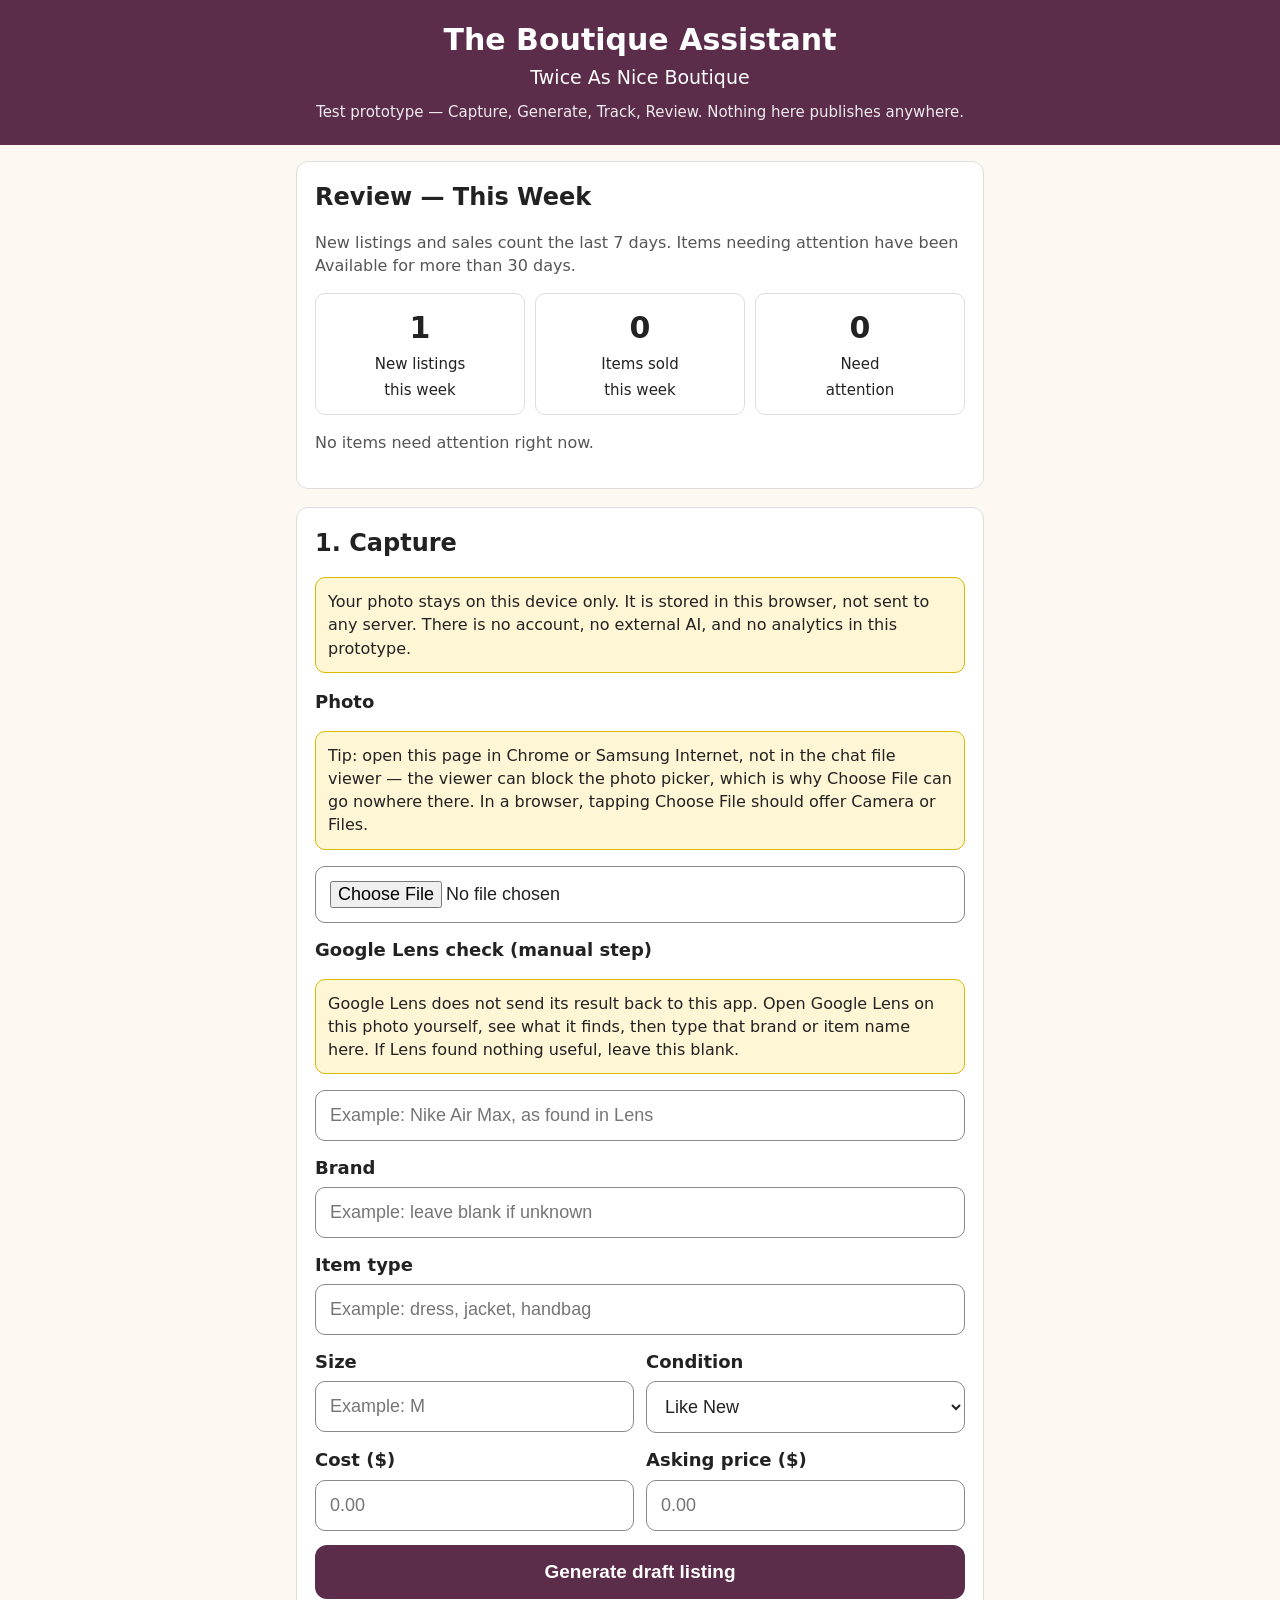
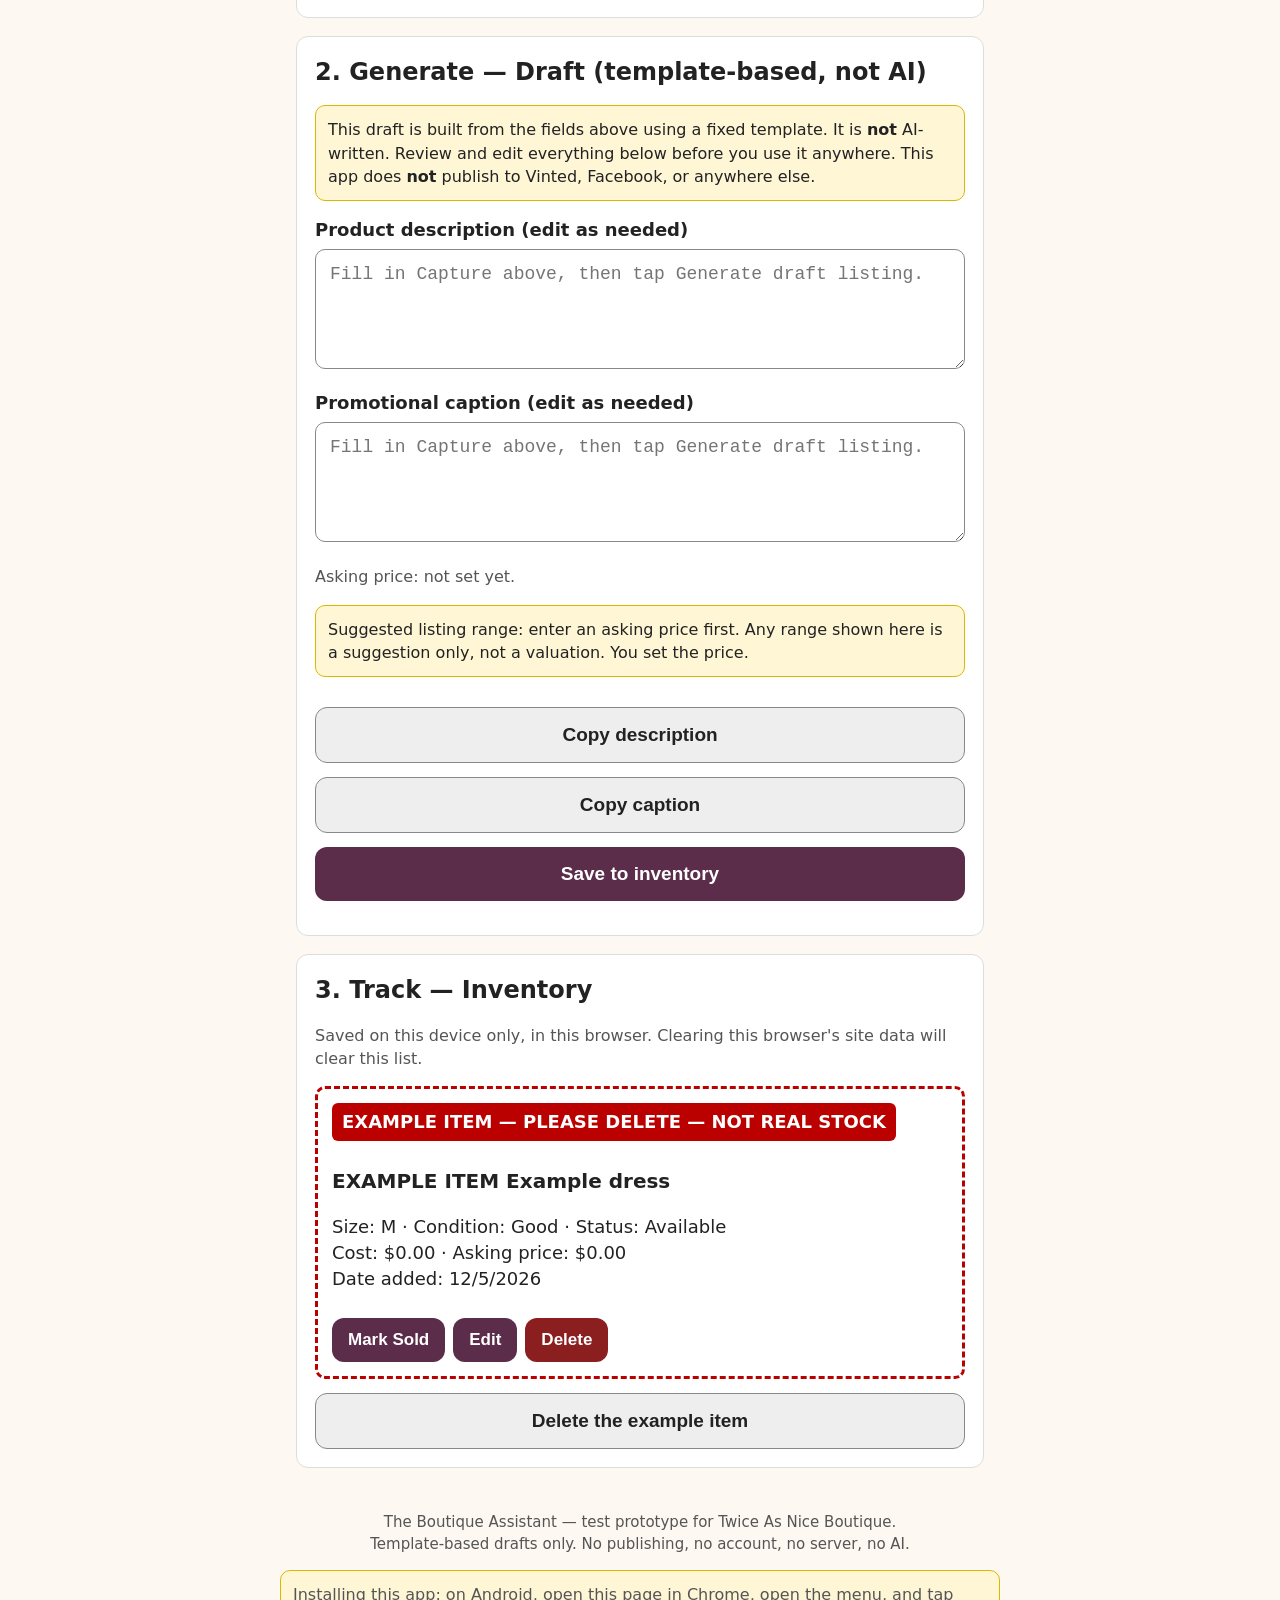
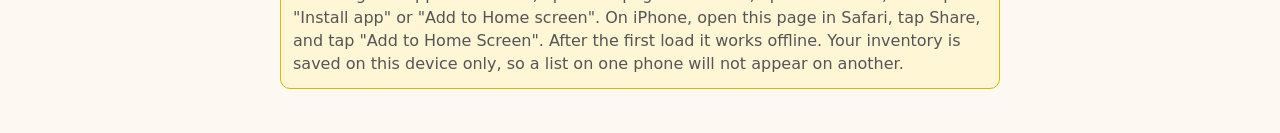
==== boutique-assistant/index.html @ 74137b4c "Add The Boutique Assistant (installable web app for Twice As Nice Boutique)" ====
<!DOCTYPE html>
<html lang="en-US">
<head>
<meta charset="utf-8">
<meta name="viewport" content="width=device-width, initial-scale=1">
<title>The Boutique Assistant - Twice As Nice Boutique</title>
<style>
  :root { color-scheme: light; font-family: system-ui, -apple-system, "Segoe UI", Arial, sans-serif; }
  * { box-sizing: border-box; }
  body { margin: 0; background: #fdf8f1; color: #222; font-size: 18px; line-height: 1.45; }
  header { background: #5b2d4a; color: #fff; padding: 22px 18px; text-align: center; }
  header h1 { margin: 0; font-size: 30px; line-height: 1.2; }
  header p { margin: 6px 0 0; font-size: 19px; }
  header .tag { margin-top: 10px; font-size: 15px; opacity: .9; }
  main { max-width: 720px; margin: 0 auto; padding: 16px; }
  section { background: #fff; border: 1px solid #ddd; border-radius: 12px; padding: 18px; margin-bottom: 18px; }
  h2 { margin: 0 0 12px; font-size: 24px; }
  h3 { margin: 16px 0 6px; font-size: 20px; }
  label { display: block; font-weight: 700; margin: 14px 0 6px; }
  input, select, textarea { width: 100%; font-size: 18px; padding: 14px; border: 1px solid #888; border-radius: 10px; background: #fff; color: #222; }
  textarea { min-height: 120px; }
  button { width: 100%; font-size: 19px; font-weight: 700; padding: 16px; border: 0; border-radius: 12px; background: #5b2d4a; color: #fff; margin-top: 14px; cursor: pointer; }
  button.secondary { background: #eee; color: #222; border: 1px solid #888; }
  button.small { width: auto; padding: 12px 16px; font-size: 17px; margin: 8px 8px 0 0; }
  button.danger { background: #8b1e1e; }
  .note { background: #fff6d6; border: 1px solid #d9b800; border-radius: 10px; padding: 12px; font-size: 16px; }
  .summary { display: grid; grid-template-columns: 1fr 1fr 1fr; gap: 10px; text-align: center; }
  .stat { border: 1px solid #ddd; border-radius: 10px; padding: 12px 6px; }
  .stat strong { display: block; font-size: 30px; }
  .stat span { font-size: 15px; }
  .item { border: 1px solid #ddd; border-radius: 10px; padding: 14px; margin-top: 14px; }
  .item img { width: 100%; max-height: 320px; object-fit: cover; border-radius: 8px; }
  .example { border: 3px dashed #b00; }
  .example-badge { background: #b00; color: #fff; font-weight: 700; padding: 6px 10px; border-radius: 6px; display: inline-block; margin-bottom: 10px; }
  #photoPreview { width: 100%; max-height: 320px; object-fit: cover; border-radius: 8px; display: none; margin-top: 10px; }
  .row { display: grid; grid-template-columns: 1fr 1fr; gap: 12px; }
  .muted { color: #555; font-size: 16px; }
  footer { text-align: center; padding: 10px 16px 30px; color: #555; font-size: 15px; }
  @media (max-width: 520px) { .summary { grid-template-columns: 1fr; } .row { grid-template-columns: 1fr; } }
</style>
<link rel="manifest" href="manifest.webmanifest">
<meta name="theme-color" content="#5b2d4a">
<meta name="mobile-web-app-capable" content="yes">
<meta name="apple-mobile-web-app-capable" content="yes">
<meta name="apple-mobile-web-app-status-bar-style" content="default">
<meta name="apple-mobile-web-app-title" content="Boutique Asst">
<link rel="apple-touch-icon" href="icons/icon.svg">
<link rel="icon" type="image/svg+xml" href="icons/icon.svg">
</head>
<body>
<header>
  <h1>The Boutique Assistant</h1>
  <p>Twice As Nice Boutique</p>
  <p class="tag">Test prototype &mdash; Capture, Generate, Track, Review. Nothing here publishes anywhere.</p>
</header>

<main>
  <section aria-labelledby="review-heading">
    <h2 id="review-heading">Review &mdash; This Week</h2>
    <p class="muted">New listings and sales count the last 7 days. Items needing attention have been Available for more than 30 days.</p>
    <div class="summary">
      <div class="stat"><strong id="statNew">0</strong><span>New listings<br>this week</span></div>
      <div class="stat"><strong id="statSold">0</strong><span>Items sold<br>this week</span></div>
      <div class="stat"><strong id="statAttention">0</strong><span>Need<br>attention</span></div>
    </div>
    <p id="attentionList" class="muted"></p>
  </section>

  <section aria-labelledby="capture-heading">
    <h2 id="capture-heading">1. Capture</h2>
    <p class="note">Your photo stays on this device only. It is stored in this browser, not sent to any server. There is no account, no external AI, and no analytics in this prototype.</p>
    <label for="photo">Photo</label>
    <p class="note">Tip: open this page in Chrome or Samsung Internet, not in the chat file viewer — the viewer can block the photo picker, which is why Choose File can go nowhere there. In a browser, tapping Choose File should offer Camera or Files.</p>
    <input type="file" id="photo" accept="image/*">
    <img id="photoPreview" alt="Photo preview">
    <label for="lensFound">Google Lens check (manual step)</label>
    <p class="note">Google Lens does not send its result back to this app. Open Google Lens on this photo yourself, see what it finds, then type that brand or item name here. If Lens found nothing useful, leave this blank.</p>
    <input type="text" id="lensFound" autocomplete="off" placeholder="Example: Nike Air Max, as found in Lens">
    <label for="brand">Brand</label>
    <input type="text" id="brand" autocomplete="off" placeholder="Example: leave blank if unknown">
    <label for="itemType">Item type</label>
    <input type="text" id="itemType" autocomplete="off" placeholder="Example: dress, jacket, handbag">
    <div class="row">
      <div>
        <label for="size">Size</label>
        <input type="text" id="size" autocomplete="off" placeholder="Example: M">
      </div>
      <div>
        <label for="condition">Condition</label>
        <select id="condition">
          <option>New</option>
          <option>New, without store tags</option>
          <option selected>Like New</option>
          <option>Good</option>
          <option>Fair</option>
        </select>
      </div>
    </div>
    <div class="row">
      <div>
        <label for="cost">Cost ($)</label>
        <input type="number" id="cost" min="0" step="0.01" inputmode="decimal" placeholder="0.00">
      </div>
      <div>
        <label for="askingPrice">Asking price ($)</label>
        <input type="number" id="askingPrice" min="0" step="0.01" inputmode="decimal" placeholder="0.00">
      </div>
    </div>
    <button type="button" id="generateBtn">Generate draft listing</button>
  </section>

  <section aria-labelledby="generate-heading">
    <h2 id="generate-heading">2. Generate &mdash; Draft (template-based, not AI)</h2>
    <p class="note">This draft is built from the fields above using a fixed template. It is <strong>not</strong> AI-written. Review and edit everything below before you use it anywhere. This app does <strong>not</strong> publish to Vinted, Facebook, or anywhere else.</p>
    <label for="description">Product description (edit as needed)</label>
    <textarea id="description" placeholder="Fill in Capture above, then tap Generate draft listing."></textarea>
    <label for="caption">Promotional caption (edit as needed)</label>
    <textarea id="caption" placeholder="Fill in Capture above, then tap Generate draft listing."></textarea>
    <p id="priceNote" class="muted">Asking price: not set yet.</p>
    <p class="note" id="rangeNote">Suggested listing range: enter an asking price first. Any range shown here is a suggestion only, not a valuation. You set the price.</p>
    <button type="button" id="copyDescBtn" class="secondary">Copy description</button>
    <button type="button" id="copyCaptionBtn" class="secondary">Copy caption</button>
    <button type="button" id="saveBtn">Save to inventory</button>
    <button type="button" id="cancelEditBtn" class="secondary" style="display:none">Cancel edit</button>
    <p id="saveMsg" class="muted" role="status"></p>
  </section>

  <section aria-labelledby="track-heading">
    <h2 id="track-heading">3. Track &mdash; Inventory</h2>
    <p class="muted">Saved on this device only, in this browser. Clearing this browser's site data will clear this list.</p>
    <div id="inventory"></div>
    <button type="button" id="clearExampleBtn" class="secondary">Delete the example item</button>
  </section>
</main>

<footer>
  The Boutique Assistant &mdash; test prototype for Twice As Nice Boutique.<br>
  Template-based drafts only. No publishing, no account, no server, no AI.
<p class="note" style="max-width:720px;margin:14px auto;text-align:left;">Installing this app: on Android, open this page in Chrome, open the menu, and tap "Install app" or "Add to Home screen". On iPhone, open this page in Safari, tap Share, and tap "Add to Home Screen". After the first load it works offline. Your inventory is saved on this device only, so a list on one phone will not appear on another.</p>
</footer>

<script>
"use strict";
var KEY = "boutiqueAssistantInventoryV1";
var photoData = "";
var editingId = null;
var exampleId = "example-item-please-delete";

function money(n) {
  return "$" + Number(n).toFixed(2);
}
function fmtDate(iso) {
  try { return new Date(iso).toLocaleDateString("en-US"); } catch (e) { return iso; }
}
function load() {
  try {
    var raw = localStorage.getItem(KEY);
    if (!raw) return null;
    var items = JSON.parse(raw);
    return Array.isArray(items) ? items : null;
  } catch (e) { return null; }
}
function save(items) {
  localStorage.setItem(KEY, JSON.stringify(items));
}
function seedIfEmpty() {
  var items = load();
  if (items !== null) return items;
  items = [{
    id: exampleId,
    brand: "EXAMPLE ITEM",
    type: "Example dress",
    size: "M",
    condition: "Good",
    cost: 0,
    price: 0,
    status: "Available",
    dateAdded: new Date().toISOString(),
    soldDate: null,
    photo: "",
    isExample: true
  }];
  save(items);
  return items;
}
function descriptionFor(d) {
  var brand = d.brand ? d.brand + " " : "";
  var type = d.type || "item";
  var size = d.size ? " Size " + d.size + "." : "";
  var out = brand + type + " from Twice As Nice Boutique." + size;
  out += " Condition: " + d.condition + ".";
  if (d.lens) out += " Google Lens check noted: " + d.lens + ".";
  if (d.price) out += " Asking price: " + money(d.price) + ".";
  out += " Please check the photos and ask us if you have any questions before buying.";
  return out;
}
function captionFor(d) {
  var brand = d.brand ? d.brand + " " : "";
  var type = d.type || "item";
  var text = "New at Twice As Nice Boutique! " + brand + type;
  if (d.size) text += " (Size " + d.size + ")";
  text += " in " + d.condition + " condition.";
  if (d.price) text += " Asking " + money(d.price) + ".";
  text += " Come see it in the shop, or message us to claim it!";
  return text;
}
function rangeText(price) {
  if (!price) return "Suggested listing range: enter an asking price first. Any range shown here is a suggestion only, not a valuation. You set the price.";
  var low = Math.round(price * 0.9 * 100) / 100;
  var high = Math.round(price * 1.1 * 100) / 100;
  return "Suggested listing range (suggestion only, not a valuation): " + money(low) + " to " + money(high) + ". This range is simply 10% below and 10% above the asking price you entered. You set the price, and you can change it.";
}
function render() {
  var items = seedIfEmpty();
  var now = Date.now();
  var sevenDays = 7 * 24 * 60 * 60 * 1000;
  var thirtyDays = 30 * 24 * 60 * 60 * 1000;
  var newCount = 0, soldCount = 0, attention = [];
  items.forEach(function (it) {
    if (now - new Date(it.dateAdded).getTime() <= sevenDays) newCount++;
    if (it.status === "Sold" && it.soldDate && now - new Date(it.soldDate).getTime() <= sevenDays) soldCount++;
    if (it.status === "Available" && now - new Date(it.dateAdded).getTime() > thirtyDays) attention.push(it);
  });
  document.getElementById("statNew").textContent = newCount;
  document.getElementById("statSold").textContent = soldCount;
  document.getElementById("statAttention").textContent = attention.length;
  document.getElementById("attentionList").textContent = attention.length
    ? "Needing attention: " + attention.map(function (it) { return (it.brand || "Unbranded") + " " + (it.type || "item"); }).join("; ") + "."
    : "No items need attention right now.";
  var wrap = document.getElementById("inventory");
  wrap.innerHTML = "";
  if (!items.length) {
    wrap.innerHTML = "<p>Your inventory is empty. Add an item above to start.</p>";
    return;
  }
  items.slice().reverse().forEach(function (it) {
    var div = document.createElement("div");
    div.className = "item" + (it.isExample ? " example" : "");
    var html = "";
    if (it.isExample) html += '<span class="example-badge">EXAMPLE ITEM &mdash; PLEASE DELETE &mdash; NOT REAL STOCK</span>';
    if (it.photo) html += '<img src="' + it.photo.replace(/"/g, "") + '" alt="Item photo">';
    html += "<h3>" + escapeHtml((it.brand || "Unbranded") + " " + (it.type || "item")) + "</h3>";
    if (it.lens) html += "<p>Lens check: " + escapeHtml(it.lens) + "</p>";
    html += "<p>Size: " + escapeHtml(it.size || "Not listed") + " &middot; Condition: " + escapeHtml(it.condition) +
      " &middot; Status: " + escapeHtml(it.status) + "<br>Cost: " + money(it.cost || 0) +
      " &middot; Asking price: " + money(it.price || 0) + "<br>Date added: " + fmtDate(it.dateAdded) + "</p>";
    div.innerHTML = html;
    var soldBtn = document.createElement("button");
    soldBtn.type = "button"; soldBtn.className = "small";
    soldBtn.textContent = it.status === "Sold" ? "Mark Available" : "Mark Sold";
    soldBtn.onclick = function () {
      var all = load() || [];
      all.forEach(function (x) {
        if (x.id === it.id) {
          x.status = x.status === "Sold" ? "Available" : "Sold";
          x.soldDate = x.status === "Sold" ? new Date().toISOString() : null;
        }
      });
      save(all); render();
    };
    var delBtn = document.createElement("button");
    delBtn.type = "button"; delBtn.className = "small danger"; delBtn.textContent = "Delete";
    delBtn.onclick = function () {
      save((load() || []).filter(function (x) { return x.id !== it.id; }));
      render();
    };
    var editBtn = document.createElement("button");
    editBtn.type = "button"; editBtn.className = "small"; editBtn.textContent = "Edit";
    editBtn.onclick = function () {
      document.getElementById("brand").value = it.brand || "";
      document.getElementById("lensFound").value = it.lens || "";
      document.getElementById("itemType").value = it.type || "";
      document.getElementById("size").value = it.size || "";
      document.getElementById("condition").value = it.condition || "Like New";
      document.getElementById("cost").value = it.cost || 0;
      document.getElementById("askingPrice").value = it.price || 0;
      photoData = it.photo || "";
      var prev = document.getElementById("photoPreview");
      if (photoData) { prev.src = photoData; prev.style.display = "block"; } else { prev.style.display = "none"; }
      editingId = it.id;
      document.getElementById("saveBtn").textContent = "Update item";
      document.getElementById("cancelEditBtn").style.display = "block";
      document.getElementById("saveMsg").textContent = "Editing this item. Change any field above, then tap Update item.";
      window.scrollTo(0, 0);
    };
    div.appendChild(soldBtn); div.appendChild(editBtn); div.appendChild(delBtn);
    wrap.appendChild(div);
  });
}
function escapeHtml(s) {
  return String(s).replace(/&/g, "&amp;").replace(/</g, "&lt;").replace(/>/g, "&gt;").replace(/"/g, "&quot;");
}
document.getElementById("photo").addEventListener("change", function (ev) {
  var file = ev.target.files && ev.target.files[0];
  if (!file) return;
  var reader = new FileReader();
  reader.onload = function () {
    var img = new Image();
    img.onload = function () {
      var max = 800, w = img.width, h = img.height;
      if (w > max || h > max) {
        var scale = Math.min(max / w, max / h);
        w = Math.round(w * scale); h = Math.round(h * scale);
      }
      var c = document.createElement("canvas");
      c.width = w; c.height = h;
      c.getContext("2d").drawImage(img, 0, 0, w, h);
      photoData = c.toDataURL("image/jpeg", 0.82);
      var prev = document.getElementById("photoPreview");
      prev.src = photoData; prev.style.display = "block";
    };
    img.src = reader.result;
  };
  reader.readAsDataURL(file);
});
document.getElementById("generateBtn").addEventListener("click", function () {
  var d = {
    brand: document.getElementById("brand").value.trim(),
    lens: document.getElementById("lensFound").value.trim(),
    type: document.getElementById("itemType").value.trim(),
    size: document.getElementById("size").value.trim(),
    condition: document.getElementById("condition").value,
    price: parseFloat(document.getElementById("askingPrice").value) || 0
  };
  document.getElementById("description").value = descriptionFor(d);
  document.getElementById("caption").value = captionFor(d);
  document.getElementById("priceNote").textContent = d.price ? "Asking price: " + money(d.price) + " (your price)." : "Asking price: not set yet.";
  document.getElementById("rangeNote").textContent = rangeText(d.price);
});
document.getElementById("saveBtn").addEventListener("click", function () {
  var items = load() || [];
  if (editingId) {
    items.forEach(function (x) {
      if (x.id === editingId) {
        x.brand = document.getElementById("brand").value.trim();
        x.lens = document.getElementById("lensFound").value.trim();
        x.type = document.getElementById("itemType").value.trim();
        x.size = document.getElementById("size").value.trim();
        x.condition = document.getElementById("condition").value;
        x.cost = parseFloat(document.getElementById("cost").value) || 0;
        x.price = parseFloat(document.getElementById("askingPrice").value) || 0;
        x.photo = photoData;
        x.isExample = false;
      }
    });
    save(items);
    editingId = null;
    document.getElementById("saveBtn").textContent = "Save to inventory";
    document.getElementById("cancelEditBtn").style.display = "none";
    document.getElementById("saveMsg").textContent = "Item updated.";
    render();
    return;
  }
  var item = {
    id: "item-" + Date.now(),
    brand: document.getElementById("brand").value.trim(),
    lens: document.getElementById("lensFound").value.trim(),
    type: document.getElementById("itemType").value.trim(),
    size: document.getElementById("size").value.trim(),
    condition: document.getElementById("condition").value,
    cost: parseFloat(document.getElementById("cost").value) || 0,
    price: parseFloat(document.getElementById("askingPrice").value) || 0,
    status: "Available",
    dateAdded: new Date().toISOString(),
    soldDate: null,
    photo: photoData,
    isExample: false
  };
  items.push(item);
  save(items);
  document.getElementById("saveMsg").textContent = "Saved to inventory.";
  render();
});
document.getElementById("cancelEditBtn").addEventListener("click", function () {
  editingId = null;
  document.getElementById("saveBtn").textContent = "Save to inventory";
  document.getElementById("cancelEditBtn").style.display = "none";
  document.getElementById("saveMsg").textContent = "Edit cancelled. Nothing was changed.";
});
document.getElementById("copyDescBtn").addEventListener("click", function () {
  var el = document.getElementById("description"); el.select();
  try { document.execCommand("copy"); } catch (e) {}
});
document.getElementById("copyCaptionBtn").addEventListener("click", function () {
  var el = document.getElementById("caption"); el.select();
  try { document.execCommand("copy"); } catch (e) {}
});
document.getElementById("clearExampleBtn").addEventListener("click", function () {
  save((load() || []).filter(function (x) { return x.id !== exampleId; }));
  render();
});
render();
</script>
<script>
"use strict";
try {
  if ("serviceWorker" in navigator && (window.location.protocol === "https:" || window.location.hostname === "localhost")) {
    navigator.serviceWorker.register("sw.js").catch(function () {});
  }
} catch (e) {}
</script>
</body>
</html>
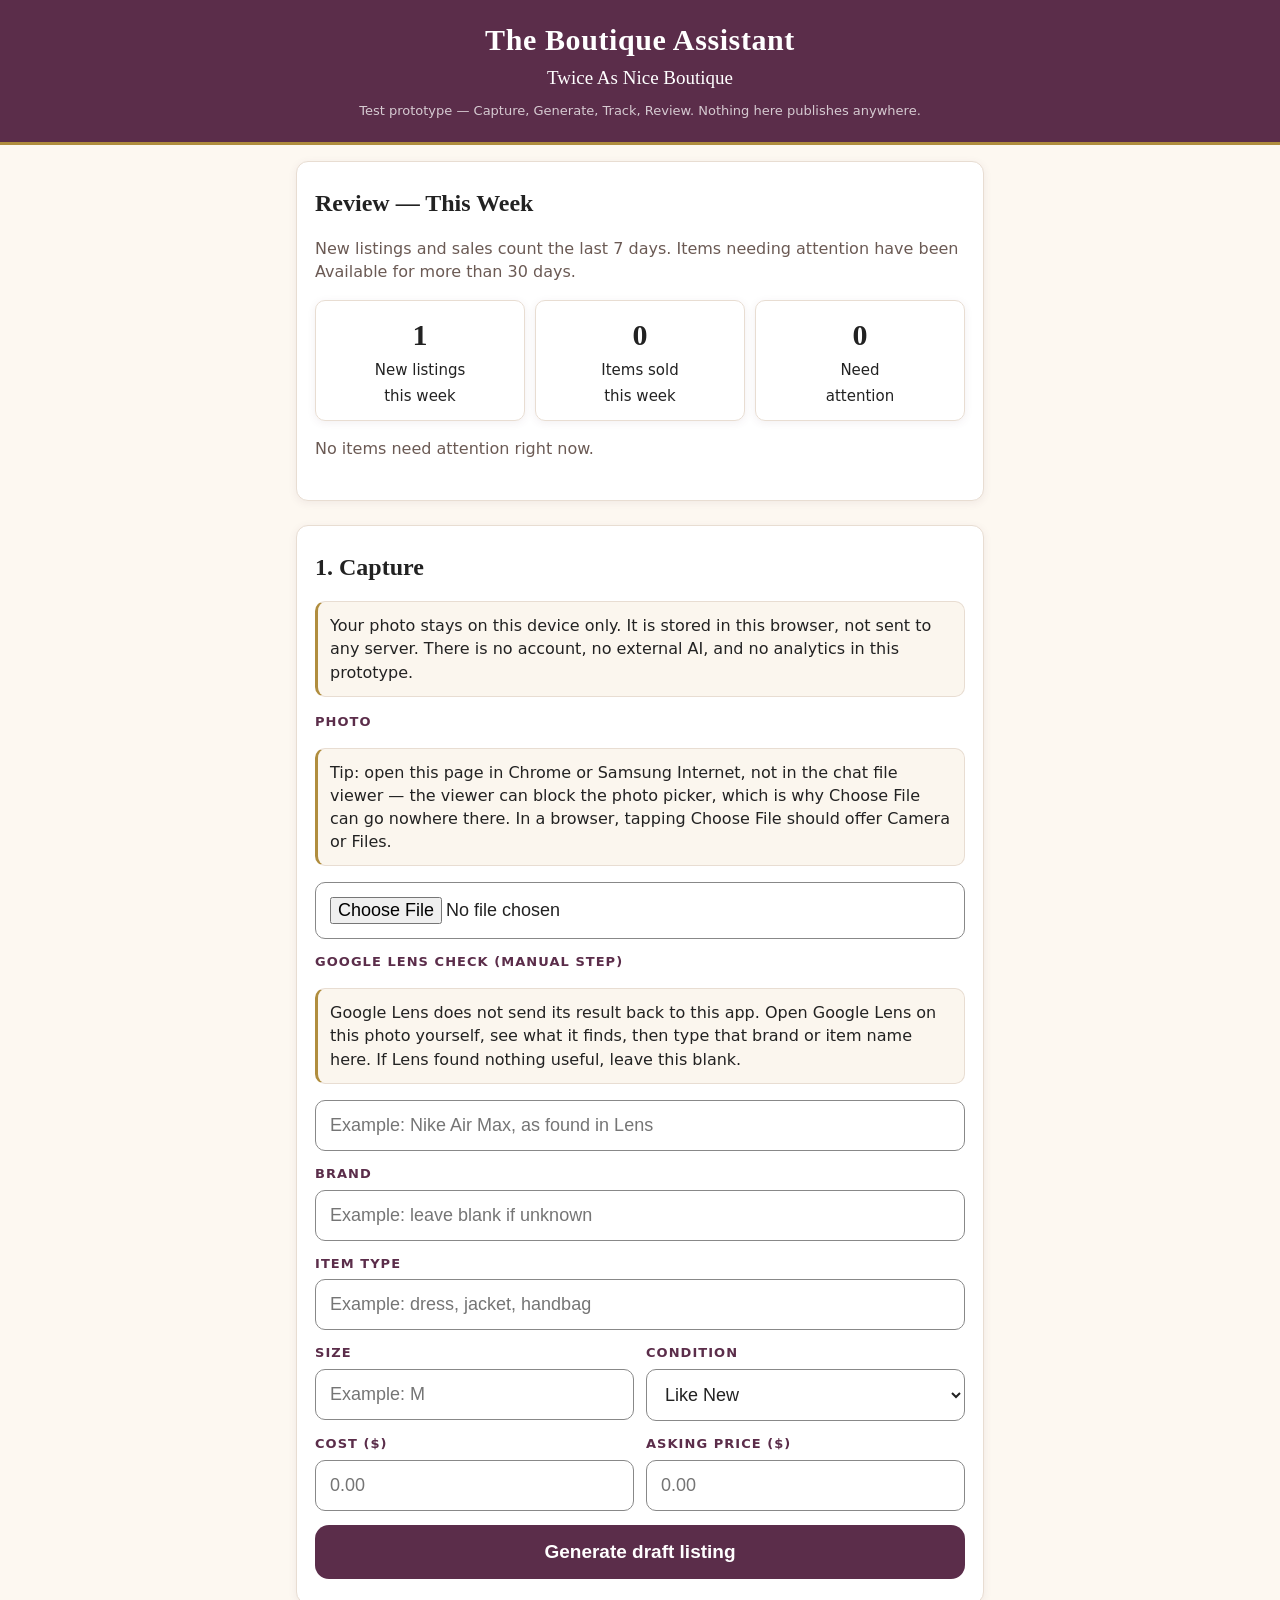
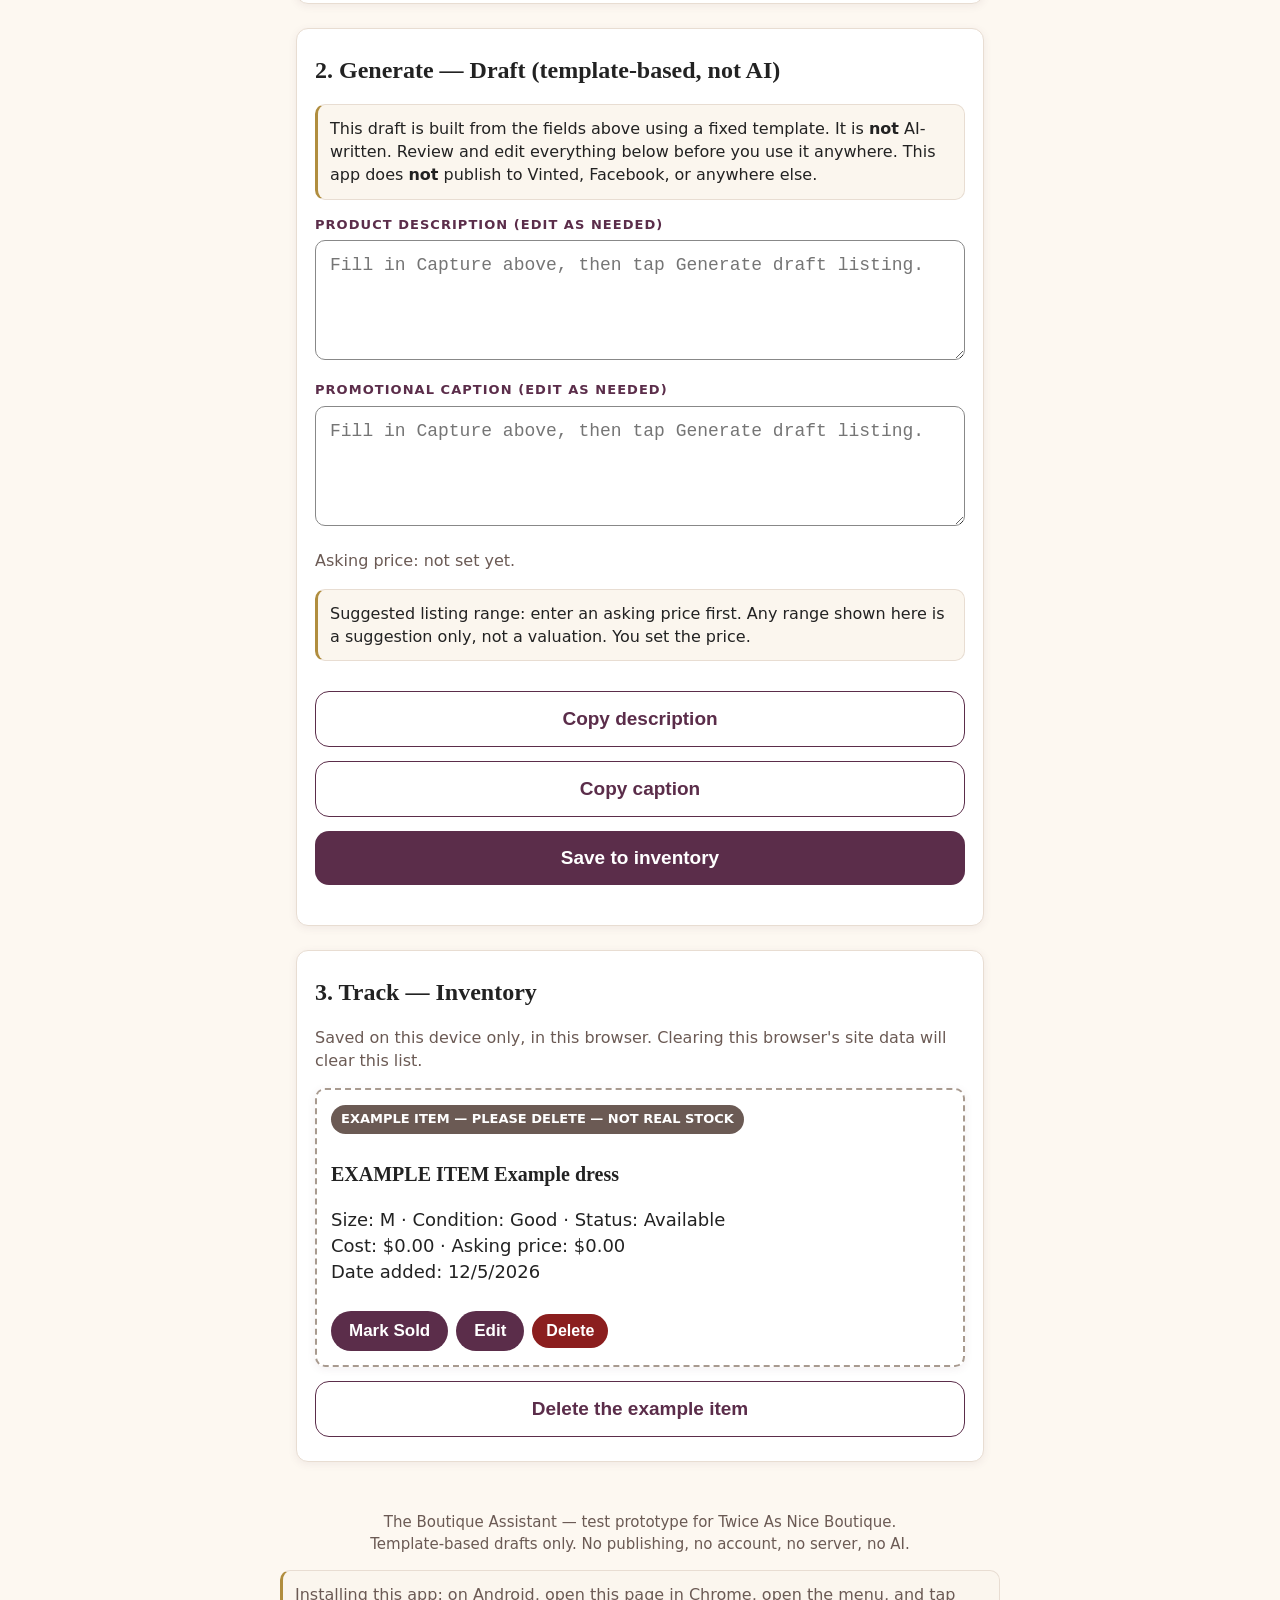
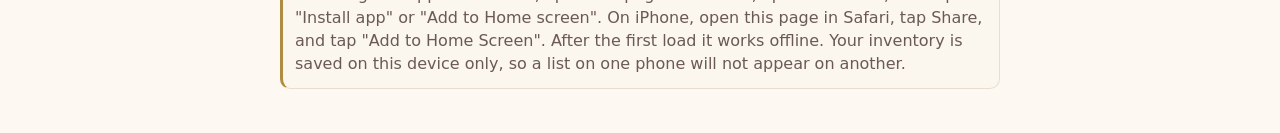
==== commit 608916ce: "Boutique Assistant: apply 'The Shop Window' visual redesign (CSS only — plum + brass, serif headings" ====
--- a/boutique-assistant/index.html
+++ b/boutique-assistant/index.html
@@ -8,34 +8,36 @@
   :root { color-scheme: light; font-family: system-ui, -apple-system, "Segoe UI", Arial, sans-serif; }
   * { box-sizing: border-box; }
   body { margin: 0; background: #fdf8f1; color: #222; font-size: 18px; line-height: 1.45; }
-  header { background: #5b2d4a; color: #fff; padding: 22px 18px; text-align: center; }
-  header h1 { margin: 0; font-size: 30px; line-height: 1.2; }
-  header p { margin: 6px 0 0; font-size: 19px; }
-  header .tag { margin-top: 10px; font-size: 15px; opacity: .9; }
+  header { background: #5b2d4a; color: #fff; padding: 22px 18px; text-align: center; border-bottom: 3px solid #b08d3e; }
+  header h1 { margin: 0; font-size: 30px; line-height: 1.2; font-family: Georgia, 'Iowan Old Style', 'Times New Roman', serif; letter-spacing: .02em; }
+  header p { margin: 6px 0 0; font-size: 19px; font-family: Georgia, 'Iowan Old Style', 'Times New Roman', serif; }
+  header .tag { margin-top: 10px; font-size: 13px; opacity: .75; font-family: system-ui, -apple-system, "Segoe UI", Arial, sans-serif; }
   main { max-width: 720px; margin: 0 auto; padding: 16px; }
-  section { background: #fff; border: 1px solid #ddd; border-radius: 12px; padding: 18px; margin-bottom: 18px; }
-  h2 { margin: 0 0 12px; font-size: 24px; }
-  h3 { margin: 16px 0 6px; font-size: 20px; }
-  label { display: block; font-weight: 700; margin: 14px 0 6px; }
+  section { background: #fff; border: 1px solid #e8ddd2; border-radius: 12px; padding: 24px 18px; margin-bottom: 24px; box-shadow: 0 2px 8px rgba(91,45,74,.08); }
+  h2 { margin: 0 0 12px; font-size: 24px; font-family: Georgia, 'Iowan Old Style', 'Times New Roman', serif; }
+  h3 { margin: 16px 0 6px; font-size: 20px; font-family: Georgia, 'Iowan Old Style', 'Times New Roman', serif; }
+  label { display: block; font-weight: 700; margin: 14px 0 6px; font-size: 13px; text-transform: uppercase; letter-spacing: .08em; color: #5b2d4a; }
   input, select, textarea { width: 100%; font-size: 18px; padding: 14px; border: 1px solid #888; border-radius: 10px; background: #fff; color: #222; }
   textarea { min-height: 120px; }
-  button { width: 100%; font-size: 19px; font-weight: 700; padding: 16px; border: 0; border-radius: 12px; background: #5b2d4a; color: #fff; margin-top: 14px; cursor: pointer; }
-  button.secondary { background: #eee; color: #222; border: 1px solid #888; }
-  button.small { width: auto; padding: 12px 16px; font-size: 17px; margin: 8px 8px 0 0; }
+  button { width: 100%; font-size: 19px; font-weight: 700; padding: 16px; border: 0; border-radius: 14px; background: #5b2d4a; color: #fff; margin-top: 14px; cursor: pointer; }
+  button.secondary { background: #fff; color: #5b2d4a; border: 1px solid #5b2d4a; }
+  button.small { width: auto; padding: 10px 18px; font-size: 17px; margin: 8px 8px 0 0; border-radius: 999px; }
   button.danger { background: #8b1e1e; }
-  .note { background: #fff6d6; border: 1px solid #d9b800; border-radius: 10px; padding: 12px; font-size: 16px; }
+  button.small.danger { padding: 8px 14px; font-size: 16px; }
+  .note { background: #fbf6ee; border: 1px solid #e8ddd2; border-left: 3px solid #b08d3e; border-radius: 10px; padding: 12px; font-size: 16px; }
   .summary { display: grid; grid-template-columns: 1fr 1fr 1fr; gap: 10px; text-align: center; }
-  .stat { border: 1px solid #ddd; border-radius: 10px; padding: 12px 6px; }
-  .stat strong { display: block; font-size: 30px; }
+  .stat { border: 1px solid #e8ddd2; border-radius: 10px; padding: 12px 6px; box-shadow: 0 2px 8px rgba(91,45,74,.08); }
+  .stat strong { display: block; font-size: 30px; font-family: Georgia, 'Iowan Old Style', 'Times New Roman', serif; }
   .stat span { font-size: 15px; }
-  .item { border: 1px solid #ddd; border-radius: 10px; padding: 14px; margin-top: 14px; }
-  .item img { width: 100%; max-height: 320px; object-fit: cover; border-radius: 8px; }
-  .example { border: 3px dashed #b00; }
-  .example-badge { background: #b00; color: #fff; font-weight: 700; padding: 6px 10px; border-radius: 6px; display: inline-block; margin-bottom: 10px; }
+  .item { border: 1px solid #e8ddd2; border-radius: 10px; padding: 14px; margin-top: 14px; box-shadow: 0 2px 8px rgba(91,45,74,.08); }
+  .item h3 { font-family: Georgia, 'Iowan Old Style', 'Times New Roman', serif; }
+  .item img { width: 100%; aspect-ratio: 4/5; max-height: none; object-fit: cover; border-radius: 10px; box-shadow: 0 2px 8px rgba(91,45,74,.08); }
+  .example { border: 2px dashed #a89a8f; }
+  .example-badge { background: #6b5a54; color: #fff; font-weight: 700; font-size: 13px; padding: 5px 10px; border-radius: 999px; display: inline-block; margin-bottom: 10px; }
   #photoPreview { width: 100%; max-height: 320px; object-fit: cover; border-radius: 8px; display: none; margin-top: 10px; }
   .row { display: grid; grid-template-columns: 1fr 1fr; gap: 12px; }
-  .muted { color: #555; font-size: 16px; }
-  footer { text-align: center; padding: 10px 16px 30px; color: #555; font-size: 15px; }
+  .muted { color: #6b5a54; font-size: 16px; }
+  footer { text-align: center; padding: 10px 16px 30px; color: #6b5a54; font-size: 15px; }
   @media (max-width: 520px) { .summary { grid-template-columns: 1fr; } .row { grid-template-columns: 1fr; } }
 </style>
 <link rel="manifest" href="manifest.webmanifest">
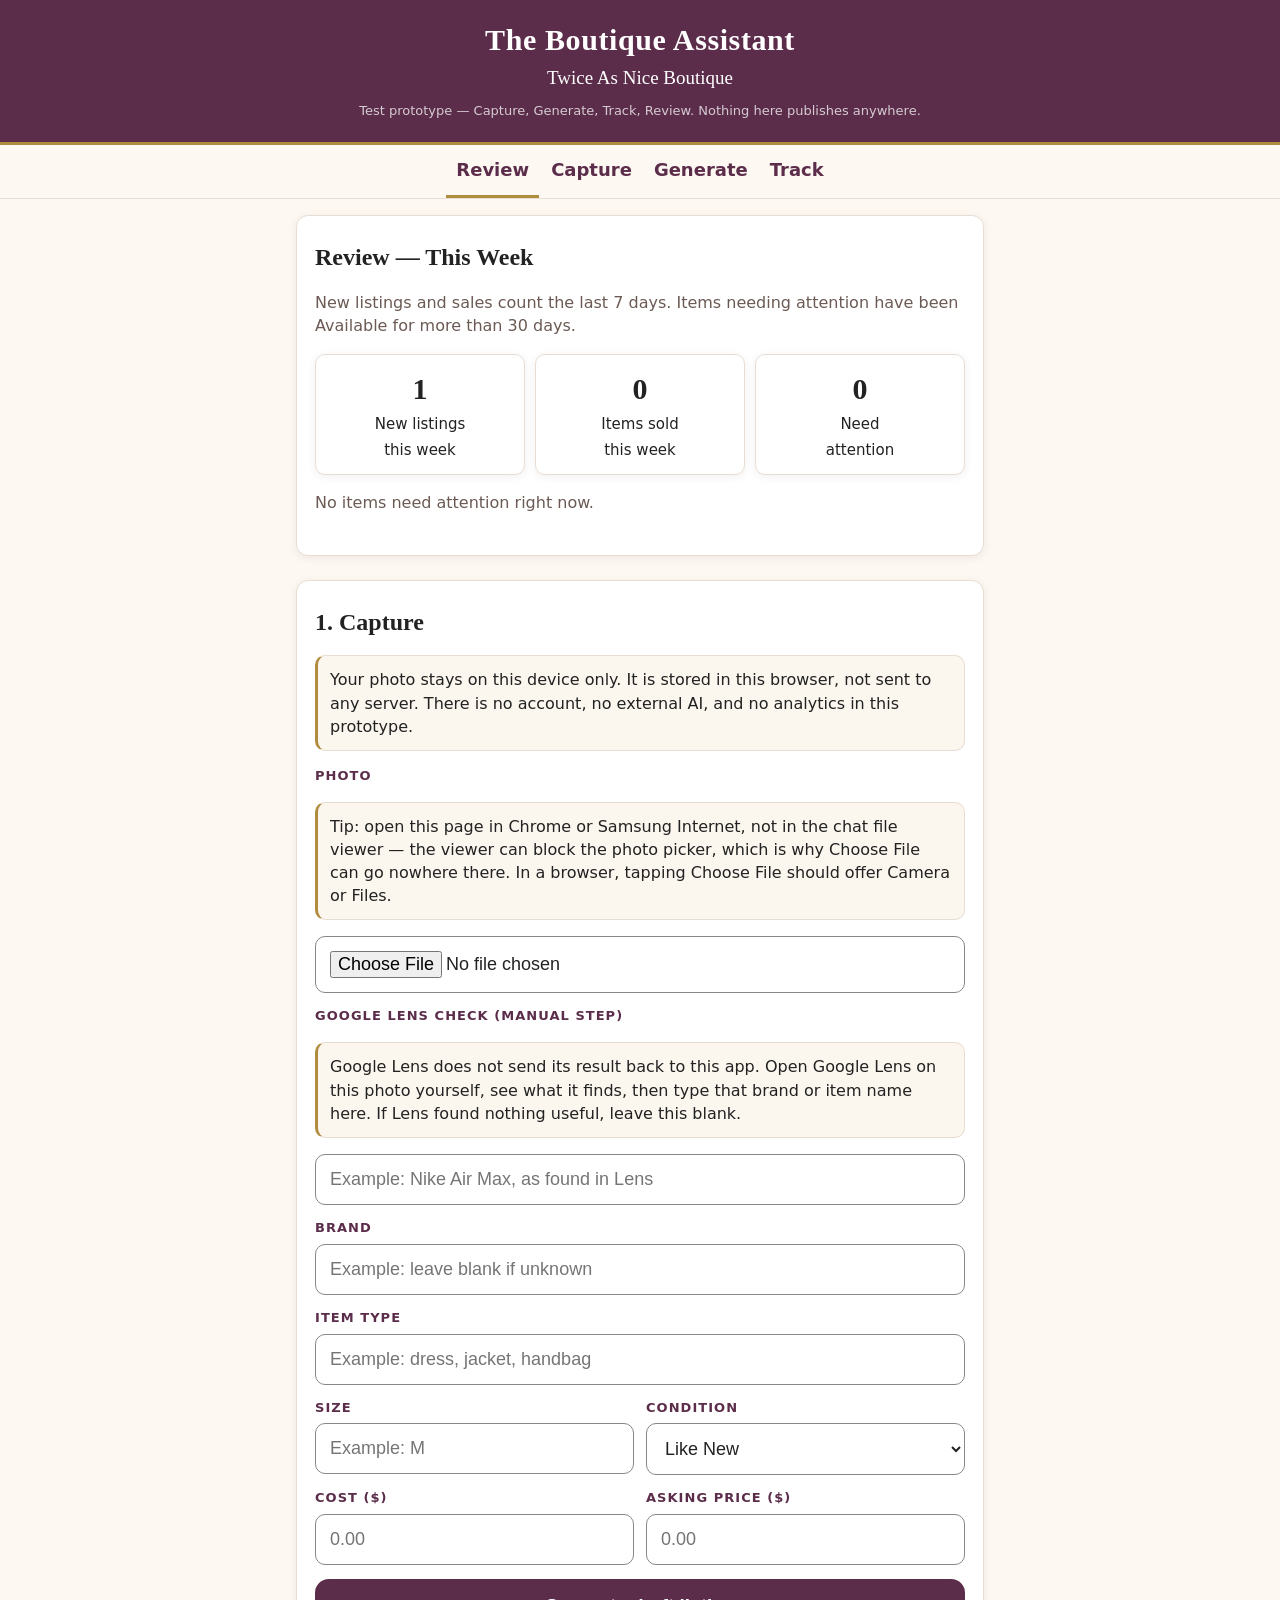
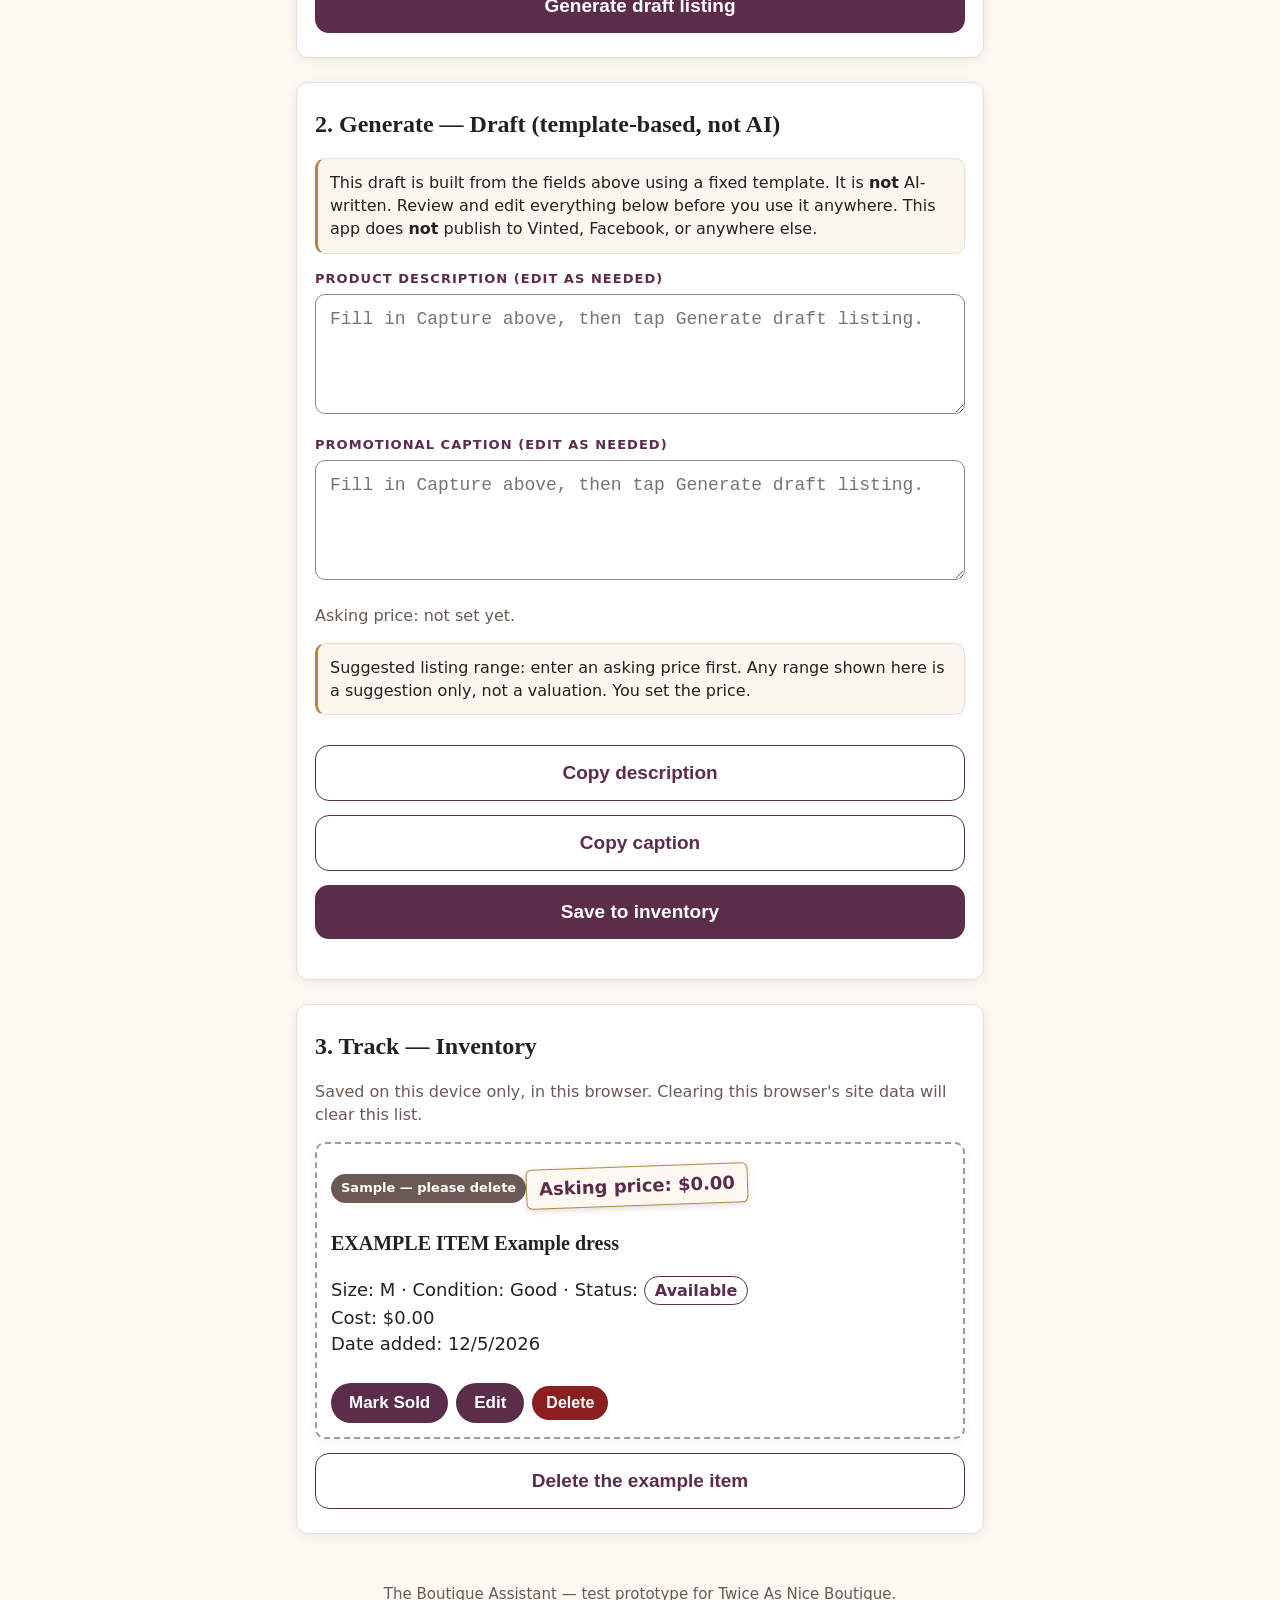
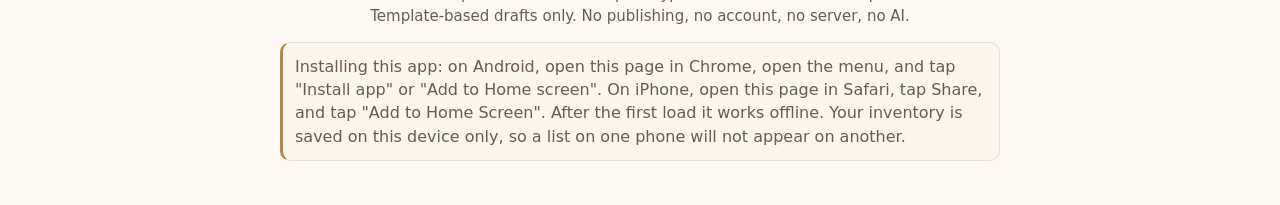
==== commit 6fe5e636: "Boutique Assistant: finish 'The Shop Window' - sticky step-nav, price hang-tag, status pill, sample " ====
--- a/boutique-assistant/index.html
+++ b/boutique-assistant/index.html
@@ -34,6 +34,16 @@
   .item img { width: 100%; aspect-ratio: 4/5; max-height: none; object-fit: cover; border-radius: 10px; box-shadow: 0 2px 8px rgba(91,45,74,.08); }
   .example { border: 2px dashed #a89a8f; }
   .example-badge { background: #6b5a54; color: #fff; font-weight: 700; font-size: 13px; padding: 5px 10px; border-radius: 999px; display: inline-block; margin-bottom: 10px; }
+  .step-nav { position: sticky; top: 0; z-index: 10; background: #fdf8f1; border-bottom: 1px solid #e8ddd2; display: flex; justify-content: center; gap: 2px; padding: 0 4px; }
+  .step-nav a { color: #5b2d4a; text-decoration: none; font-weight: 700; font-size: 18px; padding: 12px 10px; border-bottom: 3px solid transparent; }
+  .step-nav a.active { border-bottom-color: #b08d3e; }
+  section { scroll-margin-top: 64px; }
+  .photo-wrap { position: relative; }
+  .price-tag { position: absolute; right: 10px; bottom: 10px; background: #fdf8f1; color: #5b2d4a; font-weight: 700; font-size: 18px; padding: 6px 12px; border: 1px solid #b08d3e; border-radius: 6px; transform: rotate(-2deg); box-shadow: 0 2px 6px rgba(91,45,74,.18); }
+  .price-tag-nophoto { position: static; display: inline-block; margin: 8px 0 2px; }
+  .status-pill { display: inline-block; font-size: 16px; font-weight: 700; padding: 2px 10px; border-radius: 999px; }
+  .status-available { color: #5b2d4a; border: 1.5px solid #5b2d4a; background: #fff; }
+  .status-sold { color: #fff; background: #7a8b6d; }
   #photoPreview { width: 100%; max-height: 320px; object-fit: cover; border-radius: 8px; display: none; margin-top: 10px; }
   .row { display: grid; grid-template-columns: 1fr 1fr; gap: 12px; }
   .muted { color: #6b5a54; font-size: 16px; }
@@ -55,9 +65,15 @@
   <p>Twice As Nice Boutique</p>
   <p class="tag">Test prototype &mdash; Capture, Generate, Track, Review. Nothing here publishes anywhere.</p>
 </header>
+<nav class="step-nav" aria-label="Sections">
+  <a href="#review">Review</a>
+  <a href="#capture">Capture</a>
+  <a href="#generate">Generate</a>
+  <a href="#track">Track</a>
+</nav>
 
 <main>
-  <section aria-labelledby="review-heading">
+  <section id="review" aria-labelledby="review-heading">
     <h2 id="review-heading">Review &mdash; This Week</h2>
     <p class="muted">New listings and sales count the last 7 days. Items needing attention have been Available for more than 30 days.</p>
     <div class="summary">
@@ -68,7 +84,7 @@
     <p id="attentionList" class="muted"></p>
   </section>
 
-  <section aria-labelledby="capture-heading">
+  <section id="capture" aria-labelledby="capture-heading">
     <h2 id="capture-heading">1. Capture</h2>
     <p class="note">Your photo stays on this device only. It is stored in this browser, not sent to any server. There is no account, no external AI, and no analytics in this prototype.</p>
     <label for="photo">Photo</label>
@@ -111,7 +127,7 @@
     <button type="button" id="generateBtn">Generate draft listing</button>
   </section>
 
-  <section aria-labelledby="generate-heading">
+  <section id="generate" aria-labelledby="generate-heading">
     <h2 id="generate-heading">2. Generate &mdash; Draft (template-based, not AI)</h2>
     <p class="note">This draft is built from the fields above using a fixed template. It is <strong>not</strong> AI-written. Review and edit everything below before you use it anywhere. This app does <strong>not</strong> publish to Vinted, Facebook, or anywhere else.</p>
     <label for="description">Product description (edit as needed)</label>
@@ -127,7 +143,7 @@
     <p id="saveMsg" class="muted" role="status"></p>
   </section>
 
-  <section aria-labelledby="track-heading">
+  <section id="track" aria-labelledby="track-heading">
     <h2 id="track-heading">3. Track &mdash; Inventory</h2>
     <p class="muted">Saved on this device only, in this browser. Clearing this browser's site data will clear this list.</p>
     <div id="inventory"></div>
@@ -239,13 +255,15 @@
     var div = document.createElement("div");
     div.className = "item" + (it.isExample ? " example" : "");
     var html = "";
-    if (it.isExample) html += '<span class="example-badge">EXAMPLE ITEM &mdash; PLEASE DELETE &mdash; NOT REAL STOCK</span>';
-    if (it.photo) html += '<img src="' + it.photo.replace(/"/g, "") + '" alt="Item photo">';
+    if (it.isExample) html += '<span class="example-badge">Sample &mdash; please delete</span>';
+    if (it.photo) html += '<div class="photo-wrap"><img src="' + it.photo.replace(/"/g, "") + '" alt="Item photo"><span class="price-tag">Asking price: ' + money(it.price || 0) + '</span></div>';
+    else html += '<span class="price-tag price-tag-nophoto">Asking price: ' + money(it.price || 0) + '</span>';
     html += "<h3>" + escapeHtml((it.brand || "Unbranded") + " " + (it.type || "item")) + "</h3>";
     if (it.lens) html += "<p>Lens check: " + escapeHtml(it.lens) + "</p>";
     html += "<p>Size: " + escapeHtml(it.size || "Not listed") + " &middot; Condition: " + escapeHtml(it.condition) +
-      " &middot; Status: " + escapeHtml(it.status) + "<br>Cost: " + money(it.cost || 0) +
-      " &middot; Asking price: " + money(it.price || 0) + "<br>Date added: " + fmtDate(it.dateAdded) + "</p>";
+      " &middot; Status: " + '<span class="status-pill status-' + (it.status === "Sold" ? "sold" : "available") + '">' + escapeHtml(it.status) + "</span>" +
+      "<br>Cost: " + money(it.cost || 0) +
+      "<br>Date added: " + fmtDate(it.dateAdded) + "</p>";
     div.innerHTML = html;
     var soldBtn = document.createElement("button");
     soldBtn.type = "button"; soldBtn.className = "small";
@@ -391,6 +409,16 @@
   save((load() || []).filter(function (x) { return x.id !== exampleId; }));
   render();
 });
+var navLinks = document.querySelectorAll(".step-nav a");
+var navSections = ["review", "capture", "generate", "track"].map(function (id) { return document.getElementById(id); });
+function markNav() {
+  var pos = window.scrollY + 90;
+  var current = "review";
+  navSections.forEach(function (s) { if (s && s.offsetTop <= pos) current = s.id; });
+  navLinks.forEach(function (a) { a.classList.toggle("active", a.getAttribute("href") === "#" + current); });
+}
+window.addEventListener("scroll", markNav, { passive: true });
+markNav();
 render();
 </script>
 <script>
